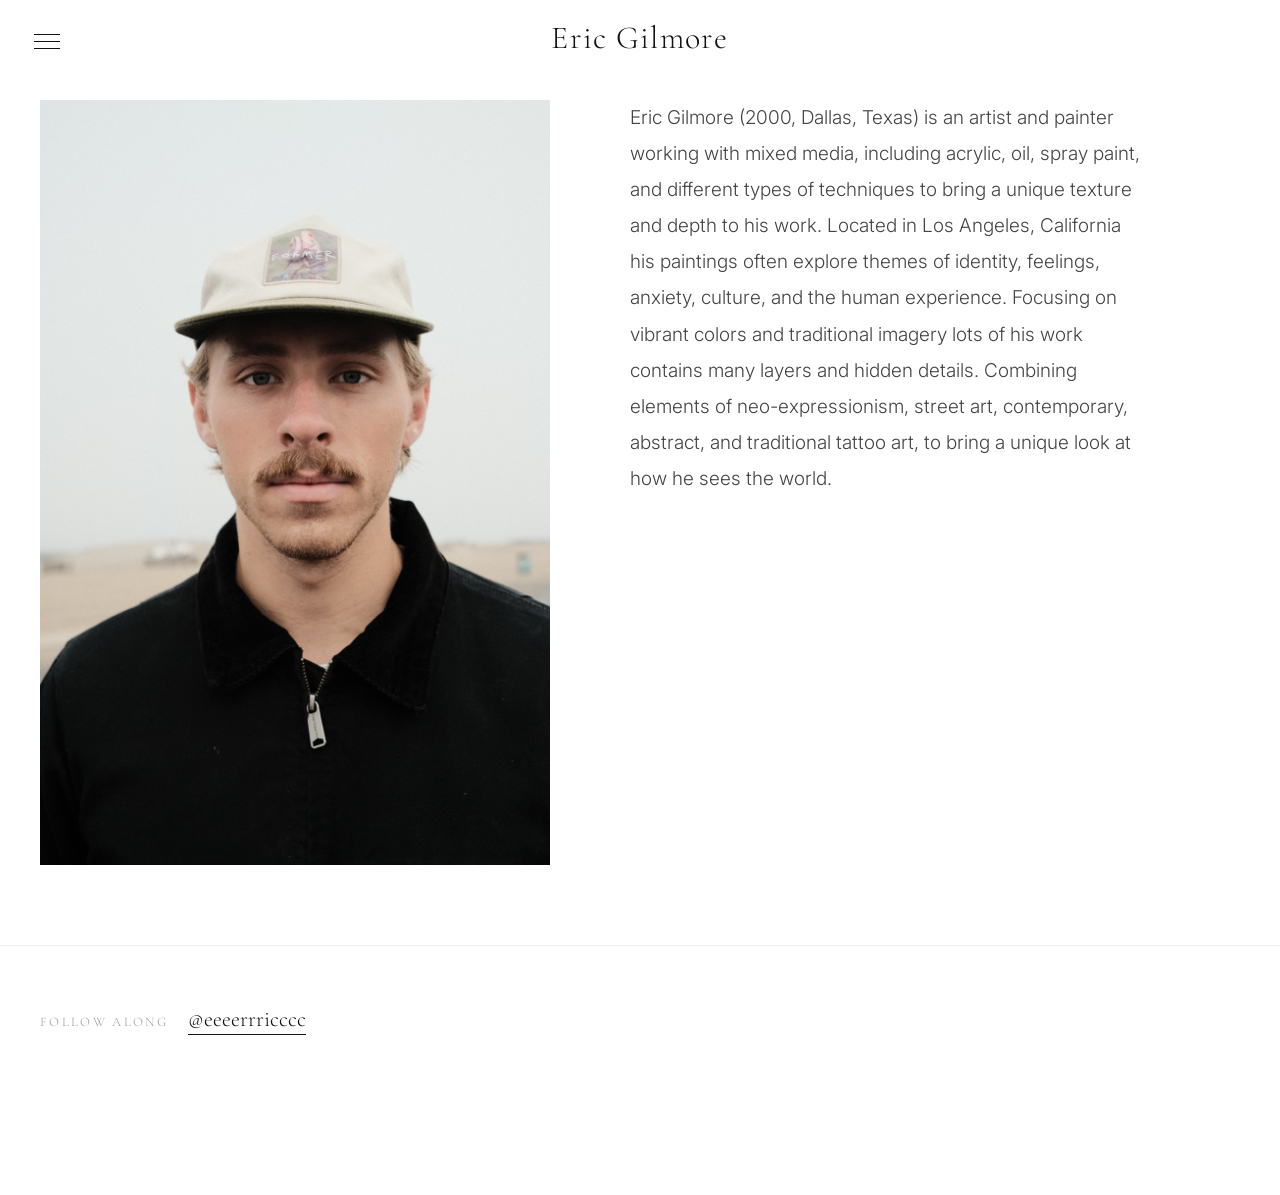
==== about/index.html @ d4f79631 "add speed-head favicon to all pages Co-Authored-By: Claude Sonnet 4.6 <noreply@anthropic.com>" ====
<!DOCTYPE html>
<html lang="en">
<head>
  <meta charset="UTF-8">
  <meta name="viewport" content="width=device-width, initial-scale=1.0">
  <title>About — Eric Gilmore</title>
  <link rel="preconnect" href="https://fonts.googleapis.com">
  <link rel="preconnect" href="https://fonts.gstatic.com" crossorigin>
  <link href="https://fonts.googleapis.com/css2?family=Cormorant+Garamond:ital,wght@0,300;0,400;1,300&family=Inter:wght@300;400&display=swap" rel="stylesheet">
  <link rel="icon" type="image/jpeg" href="/images/speed-head/speed-logo.jpg">
  <link rel="stylesheet" href="/css/style.css">
</head>
<body>

  <!-- Menu -->
  <button class="menu-btn" id="menuBtn" aria-label="Open menu" aria-expanded="false">
    <span></span>
    <span></span>
    <span></span>
  </button>

  <nav class="menu-overlay" id="menuOverlay">
    <p class="menu-nav-label">Navigation</p>
    <ul>
      <li><a href="/about/">About</a></li>
      <li><a href="/exhibits/">Exhibits</a></li>
      <li><a href="/contact/">Contact</a></li>
    </ul>
  </nav>

  <a class="site-name-link" href="/">Eric Gilmore</a>

  <!-- Bio section -->
  <section class="about-section">
    <div class="about-grid">

      <div class="about-photo-col">
        <img src="/images/eric-headshot/eric-gilmore-headshot.jpeg" alt="Eric Gilmore">
      </div>

      <div class="about-text-col">
        <p class="about-bio">
          Eric Gilmore (2000, Dallas, Texas) is an artist and painter working with mixed media, including acrylic, oil, spray paint, and different types of techniques to bring a unique texture and depth to his work. Located in Los Angeles, California his paintings often explore themes of identity, feelings, anxiety, culture, and the human experience. Focusing on vibrant colors and traditional imagery lots of his work contains many layers and hidden details. Combining elements of neo-expressionism, street art, contemporary, abstract, and traditional tattoo art, to bring a unique look at how he sees the world.
        </p>
      </div>

    </div>
  </section>

  <!-- Instagram section -->
  <section class="instagram-section">
    <div class="instagram-header">
      <h2 class="instagram-label">Follow Along</h2>
      <a class="instagram-handle" href="https://www.instagram.com/eeeerrricccc" target="_blank" rel="noopener noreferrer">
        @eeeerrricccc
      </a>
    </div>

    <behold-widget feed-id="dPyx37j0oHDRYqXcAyXP"></behold-widget>
    <script>
      (() => {
        const d=document,s=d.createElement("script");s.type="module";
        s.src="https://w.behold.so/widget.js";d.head.append(s);
      })();
    </script>

  </section>

  <script src="/js/main.js"></script>
</body>
</html>
---- css/style.css ----
/* ── Reset & Base ── */
*, *::before, *::after { box-sizing: border-box; margin: 0; padding: 0; }

html { scroll-behavior: smooth; }

body {
  background: #fff;
  color: #111;
  font-family: 'Inter', 'Helvetica Neue', Helvetica, sans-serif;
  font-weight: 300;
  -webkit-font-smoothing: antialiased;
}

/* ── Menu Button ── */
.menu-btn {
  position: absolute;
  top: 28px;
  left: 28px;
  z-index: 300;
  background: none;
  border: none;
  cursor: pointer;
  padding: 6px;
  display: flex;
  flex-direction: column;
  gap: 6px;
}

.menu-btn span {
  display: block;
  width: 26px;
  height: 1px;
  background: #111;
  transition: all 0.35s cubic-bezier(0.76, 0, 0.24, 1);
  transform-origin: center;
}

.menu-btn.is-open span:nth-child(1) {
  transform: translateY(7px) rotate(45deg);
}
.menu-btn.is-open span:nth-child(2) {
  opacity: 0;
  transform: scaleX(0);
}
.menu-btn.is-open span:nth-child(3) {
  transform: translateY(-7px) rotate(-45deg);
}

/* ── Menu Overlay ── */
.menu-overlay {
  position: fixed;
  inset: 0;
  background: #fff;
  z-index: 200;
  display: flex;
  flex-direction: column;
  justify-content: flex-start;
  padding: 15vh 10vw 10vh;
  overflow-y: auto;
  transform: translateY(-100%);
  transition: transform 0.5s cubic-bezier(0.76, 0, 0.24, 1);
  pointer-events: none;
}

.menu-overlay.is-open {
  transform: translateY(0);
  pointer-events: all;
}

.menu-overlay ul {
  list-style: none;
}

.menu-overlay li {
  overflow: hidden;
  margin-bottom: 16px;
}

.menu-overlay a {
  display: block;
  font-family: 'Cormorant Garamond', 'Georgia', serif;
  font-size: clamp(52px, 9vw, 112px);
  font-weight: 300;
  color: #111;
  text-decoration: none;
  letter-spacing: -0.02em;
  line-height: 1.05;
  transform: translateY(100%);
  transition: transform 0.5s cubic-bezier(0.76, 0, 0.24, 1), color 0.2s ease;
}

.menu-overlay.is-open a {
  transform: translateY(0);
}

.menu-overlay li:nth-child(2) a { transition-delay: 0.06s; }
.menu-overlay li:nth-child(3) a { transition-delay: 0.12s; }

.menu-overlay a:hover {
  font-style: italic;
  color: #555;
}

.menu-nav-label {
  font-size: 11px;
  letter-spacing: 0.15em;
  text-transform: uppercase;
  color: #999;
  margin-bottom: 40px;
}

/* ── Hero ── */
.hero {
  height: 100vh;
  display: flex;
  flex-direction: column;
  align-items: center;
  justify-content: center;
  position: relative;
}

.hero h1 {
  font-family: 'Cormorant Garamond', 'Georgia', serif;
  font-weight: 300;
  font-size: clamp(56px, 10vw, 160px);
  letter-spacing: -0.02em;
  text-align: center;
  line-height: 1;
  color: #111;
}

.hero-scroll {
  position: absolute;
  bottom: 36px;
  left: 50%;
  transform: translateX(-50%);
  display: flex;
  flex-direction: column;
  align-items: center;
  gap: 8px;
  color: #aaa;
  font-size: 11px;
  letter-spacing: 0.12em;
  text-transform: uppercase;
  animation: fadeInUp 1.2s ease 0.8s both;
}

.hero-scroll-line {
  width: 1px;
  height: 40px;
  background: #ccc;
  animation: scrollLine 1.8s ease-in-out infinite;
}

@keyframes scrollLine {
  0% { transform: scaleY(0); transform-origin: top; }
  50% { transform: scaleY(1); transform-origin: top; }
  50.01% { transform-origin: bottom; }
  100% { transform: scaleY(0); transform-origin: bottom; }
}

@keyframes fadeInUp {
  from { opacity: 0; transform: translateX(-50%) translateY(12px); }
  to { opacity: 1; transform: translateX(-50%) translateY(0); }
}

/* ── Gallery ── */
.gallery-section {
  padding: 80px 32px 120px;
}

.gallery-section h2 {
  font-family: 'Cormorant Garamond', serif;
  font-weight: 300;
  font-size: 13px;
  letter-spacing: 0.18em;
  text-transform: uppercase;
  color: #999;
  margin-bottom: 40px;
  text-align: center;
}

.gallery {
  columns: 3;
  column-gap: 10px;
}

@media (max-width: 900px) { .gallery { columns: 2; } }
@media (max-width: 540px) { .gallery { columns: 1; } }

/* ── Artwork Item ── */
.artwork-item {
  break-inside: avoid;
  margin-bottom: 10px;
  position: relative;
  cursor: pointer;
  overflow: hidden;
  display: block;
  text-decoration: none;
}

.artwork-img {
  width: 100%;
  display: block;
  height: auto;
  image-rendering: auto;
  transition: transform 0.5s cubic-bezier(0.25, 0.46, 0.45, 0.94);
}

.artwork-placeholder {
  width: 100%;
  display: block;
  transition: transform 0.5s cubic-bezier(0.25, 0.46, 0.45, 0.94);
}

.artwork-item:hover .artwork-img,
.artwork-item:hover .artwork-placeholder {
  transform: scale(1.02);
}

.artwork-hover {
  position: absolute;
  inset: 0;
  background: rgba(10, 10, 10, 0.5);
  display: flex;
  align-items: center;
  justify-content: center;
  opacity: 0;
  transition: opacity 0.28s ease;
}

.artwork-item:hover .artwork-hover {
  opacity: 1;
}

.artwork-price-tag {
  color: #fff;
  font-family: 'Inter', sans-serif;
  font-size: 26px;
  font-weight: 300;
  letter-spacing: 0.04em;
}

.artwork-price-tag.is-sold {
  font-family: 'Cormorant Garamond', serif;
  font-style: italic;
  font-size: 28px;
  color: #ddd;
}

/* ── Painting Detail Page ── */
.site-name-link {
  position: absolute;
  top: 18px;
  left: 50%;
  transform: translateX(-50%);
  font-family: 'Cormorant Garamond', serif;
  font-weight: 300;
  font-size: 32px;
  letter-spacing: 0.04em;
  color: #111;
  text-decoration: none;
  white-space: nowrap;
  z-index: 50;
  transition: color 0.2s;
}
.site-name-link:hover { color: #777; }

.back-link {
  position: absolute;
  top: 28px;
  right: 40px;
  font-size: 12px;
  letter-spacing: 0.1em;
  text-transform: uppercase;
  color: #777;
  text-decoration: none;
  z-index: 50;
  transition: color 0.2s;
}
.back-link:hover { color: #111; }

.painting-layout {
  display: grid;
  grid-template-columns: 1fr 380px;
  min-height: 100vh;
  padding-top: 80px;
}

@media (max-width: 860px) {
  .painting-layout { grid-template-columns: 1fr; }
}

.painting-left {
  padding: 40px 40px 80px 40px;
}

.painting-image-stack {
  display: flex;
  flex-direction: column;
  gap: 12px;
  align-items: flex-start;
}

.painting-stack-img {
  display: block;
  max-width: 100%;
  width: 100%;
  height: auto;
  image-rendering: auto;
}

.painting-main-placeholder {
  width: 100%;
  max-height: 70vh;
  display: block;
}

/* ── Painting Info (Right Panel) ── */
.painting-right {
  padding: 40px 40px 80px 0;
  display: flex;
  flex-direction: column;
  border-left: 1px solid #eee;
  position: sticky;
  top: 80px;
  height: fit-content;
  max-height: calc(100vh - 80px);
  overflow-y: auto;
}

@media (max-width: 860px) {
  .painting-right {
    padding: 0 40px 80px 40px;
    border-left: none;
    border-top: 1px solid #eee;
    position: static;
  }
}

.painting-title {
  font-family: 'Cormorant Garamond', serif;
  font-weight: 300;
  font-size: clamp(28px, 3vw, 44px);
  letter-spacing: -0.01em;
  line-height: 1.1;
  margin-bottom: 24px;
  color: #111;
}

.painting-meta {
  list-style: none;
  margin-bottom: 28px;
}

.painting-meta li {
  font-size: 13px;
  letter-spacing: 0.04em;
  color: #666;
  padding: 14px 0;
  border-bottom: 1px solid #f0f0f0;
  display: flex;
  justify-content: space-between;
}

.painting-meta li span:first-child {
  text-transform: uppercase;
  font-size: 10px;
  letter-spacing: 0.14em;
  color: #aaa;
}

.painting-price {
  font-family: 'Inter', sans-serif;
  font-size: 22px;
  font-weight: 300;
  color: #111;
  margin-bottom: 32px;
  letter-spacing: 0.02em;
}

.painting-price.is-sold {
  font-family: 'Cormorant Garamond', serif;
  font-style: italic;
  color: #999;
  font-size: 22px;
}

.painting-description {
  font-size: 15px;
  line-height: 1.75;
  color: #444;
  flex: 1;
}

.painting-description p + p {
  margin-top: 1em;
}

.painting-inquire {
  display: inline-block;
  margin-top: 32px;
  padding: 14px 28px;
  background: #111;
  color: #fff;
  font-size: 12px;
  letter-spacing: 0.14em;
  text-transform: uppercase;
  text-decoration: none;
  transition: background 0.2s;
}
.painting-inquire:hover { background: #333; }

/* ── Exhibits Page ── */
.page-header {
  padding: 120px 40px 60px;
}

.page-header h1 {
  font-family: 'Cormorant Garamond', serif;
  font-weight: 300;
  font-size: clamp(40px, 6vw, 80px);
  letter-spacing: -0.02em;
  color: #111;
}

.exhibits-list {
  padding: 0 40px 120px;
  max-width: 800px;
}

.exhibit-item {
  padding: 36px 0;
  border-top: 1px solid #eee;
  display: grid;
  grid-template-columns: 120px 1fr;
  gap: 24px;
}

.exhibit-year {
  font-size: 12px;
  letter-spacing: 0.1em;
  color: #aaa;
  padding-top: 4px;
  text-transform: uppercase;
}

.exhibit-title {
  font-family: 'Cormorant Garamond', serif;
  font-size: 22px;
  font-weight: 300;
  color: #111;
  margin-bottom: 6px;
}

.exhibit-venue {
  font-size: 13px;
  color: #777;
  margin-bottom: 4px;
}

.exhibit-location {
  font-size: 12px;
  letter-spacing: 0.05em;
  color: #aaa;
  text-transform: uppercase;
}

.exhibit-dates {
  font-size: 13px;
  color: #999;
  margin-top: 6px;
  font-style: italic;
  font-family: 'Cormorant Garamond', serif;
  font-size: 16px;
}

/* ── Contact Page ── */
.contact-layout {
  display: grid;
  grid-template-columns: 1fr 1fr;
  min-height: calc(100vh - 90px);
}

@media (max-width: 720px) { .contact-layout { grid-template-columns: 1fr; } }

.contact-left {
  padding: 120px 60px 80px 40px;
}

.contact-left h1 {
  font-family: 'Cormorant Garamond', serif;
  font-weight: 300;
  font-size: clamp(36px, 5vw, 64px);
  letter-spacing: -0.02em;
  margin-bottom: 28px;
  color: #111;
}

.contact-left p {
  font-size: 15px;
  line-height: 1.75;
  color: #555;
  max-width: 400px;
  margin-bottom: 40px;
}

.contact-email-link {
  font-family: 'Cormorant Garamond', serif;
  font-size: 20px;
  color: #111;
  text-decoration: none;
  border-bottom: 1px solid #111;
  padding-bottom: 2px;
  transition: color 0.2s, border-color 0.2s;
}
.contact-email-link:hover { color: #666; border-color: #666; }

.contact-right {
  padding: 120px 40px 80px 60px;
}

.contact-form {
  max-width: 440px;
}

.form-group {
  margin-bottom: 28px;
}

.form-label {
  display: block;
  font-size: 10px;
  letter-spacing: 0.18em;
  text-transform: uppercase;
  color: #aaa;
  margin-bottom: 10px;
}

.form-input,
.form-textarea {
  width: 100%;
  border: none;
  border-bottom: 1px solid #ddd;
  padding: 8px 0;
  font-family: 'Inter', sans-serif;
  font-size: 15px;
  font-weight: 300;
  color: #111;
  background: transparent;
  outline: none;
  transition: border-color 0.2s;
  resize: none;
}

.form-input:focus,
.form-textarea:focus {
  border-color: #111;
}

.form-textarea {
  min-height: 120px;
}

.form-submit {
  display: inline-block;
  padding: 14px 32px;
  background: #111;
  color: #fff;
  font-size: 11px;
  letter-spacing: 0.18em;
  text-transform: uppercase;
  border: none;
  cursor: pointer;
  transition: background 0.2s;
}
.form-submit:hover { background: #333; }

/* ── Utility ── */
.sr-only {
  position: absolute;
  width: 1px;
  height: 1px;
  overflow: hidden;
  clip: rect(0 0 0 0);
  white-space: nowrap;
}

/* ── About Page ── */
.about-section {
  padding: 100px 40px 80px;
}

.about-grid {
  display: grid;
  grid-template-columns: 1fr 1fr;
  gap: 80px;
  max-width: 1100px;
  align-items: start;
}

@media (max-width: 720px) {
  .about-grid { grid-template-columns: 1fr; gap: 40px; }
}

.about-photo-col img {
  width: 100%;
  display: block;
}

.about-photo-placeholder {
  width: 100%;
  padding-top: 120%;
  background: #e8e4df;
}

.about-heading {
  font-family: 'Cormorant Garamond', serif;
  font-weight: 300;
  font-size: clamp(36px, 5vw, 64px);
  letter-spacing: -0.02em;
  color: #111;
  margin-bottom: 28px;
}

.about-bio {
  font-size: 19px;
  line-height: 1.9;
  color: #444;
}

.about-bio p + p {
  margin-top: 1.2em;
}

/* ── Instagram Section ── */
.instagram-section {
  padding: 60px 40px 120px;
  border-top: 1px solid #eee;
}

.instagram-header {
  display: flex;
  align-items: baseline;
  gap: 20px;
  margin-bottom: 40px;
}

.instagram-label {
  font-family: 'Cormorant Garamond', serif;
  font-weight: 300;
  font-size: 13px;
  letter-spacing: 0.18em;
  text-transform: uppercase;
  color: #999;
}

.instagram-handle {
  font-family: 'Cormorant Garamond', serif;
  font-size: 22px;
  font-weight: 300;
  color: #111;
  text-decoration: none;
  border-bottom: 1px solid #111;
  padding-bottom: 2px;
  transition: color 0.2s, border-color 0.2s;
}
.instagram-handle:hover { color: #777; border-color: #777; }

.instagram-feed-placeholder {
  background: #f7f5f3;
  padding: 60px 40px;
  text-align: center;
  color: #aaa;
  font-size: 13px;
  letter-spacing: 0.05em;
}

@media (max-width: 600px) {
  .about-section { padding: 80px 20px 60px; }
  .instagram-section { padding: 40px 20px 80px; }
}

/* ── Mobile & Touch ── */

/* Remove tap highlight on iOS */
* { -webkit-tap-highlight-color: transparent; }

/* Prevent iOS from zooming into form inputs */
.form-input,
.form-textarea {
  font-size: 16px;
}

/* On touch devices (no hover), always show price overlay */
@media (hover: none) {
  .artwork-hover {
    opacity: 1;
    background: rgba(10, 10, 10, 0.38);
  }
  .artwork-item:hover .artwork-img,
  .artwork-item:hover .artwork-placeholder {
    transform: none;
  }
}

/* On mobile, show painting info ABOVE images so price is seen first */
@media (max-width: 860px) {
  .painting-left  { order: 2; }
  .painting-right { order: 1; }
}

@media (max-width: 600px) {
  /* Header elements */
  .menu-btn { top: 22px; left: 16px; }
  .site-name-link { font-size: 22px; top: 20px; }
  .back-link { top: 28px; right: 16px; font-size: 11px; }

  /* Hero */
  .hero h1 { padding: 0 20px; }

  /* Gallery */
  .gallery-section { padding: 48px 16px 80px; }

  /* Painting detail */
  .painting-layout { padding-top: 72px; }
  .painting-left   { padding: 24px 16px 48px; }
  .painting-right  { padding: 24px 16px 40px; }
  .painting-title  { font-size: 28px; }
  .painting-meta li { font-size: 12px; }
  .painting-inquire { width: 100%; text-align: center; padding: 16px; }

  /* Exhibits */
  .page-header { padding: 90px 20px 40px; }
  .exhibits-list { padding: 0 20px 80px; }
  .exhibit-item { grid-template-columns: 72px 1fr; gap: 12px; padding: 24px 0; }

  /* Contact */
  .contact-left  { padding: 90px 20px 40px; }
  .contact-right { padding: 32px 20px 80px; }
  .contact-form  { max-width: 100%; }
}
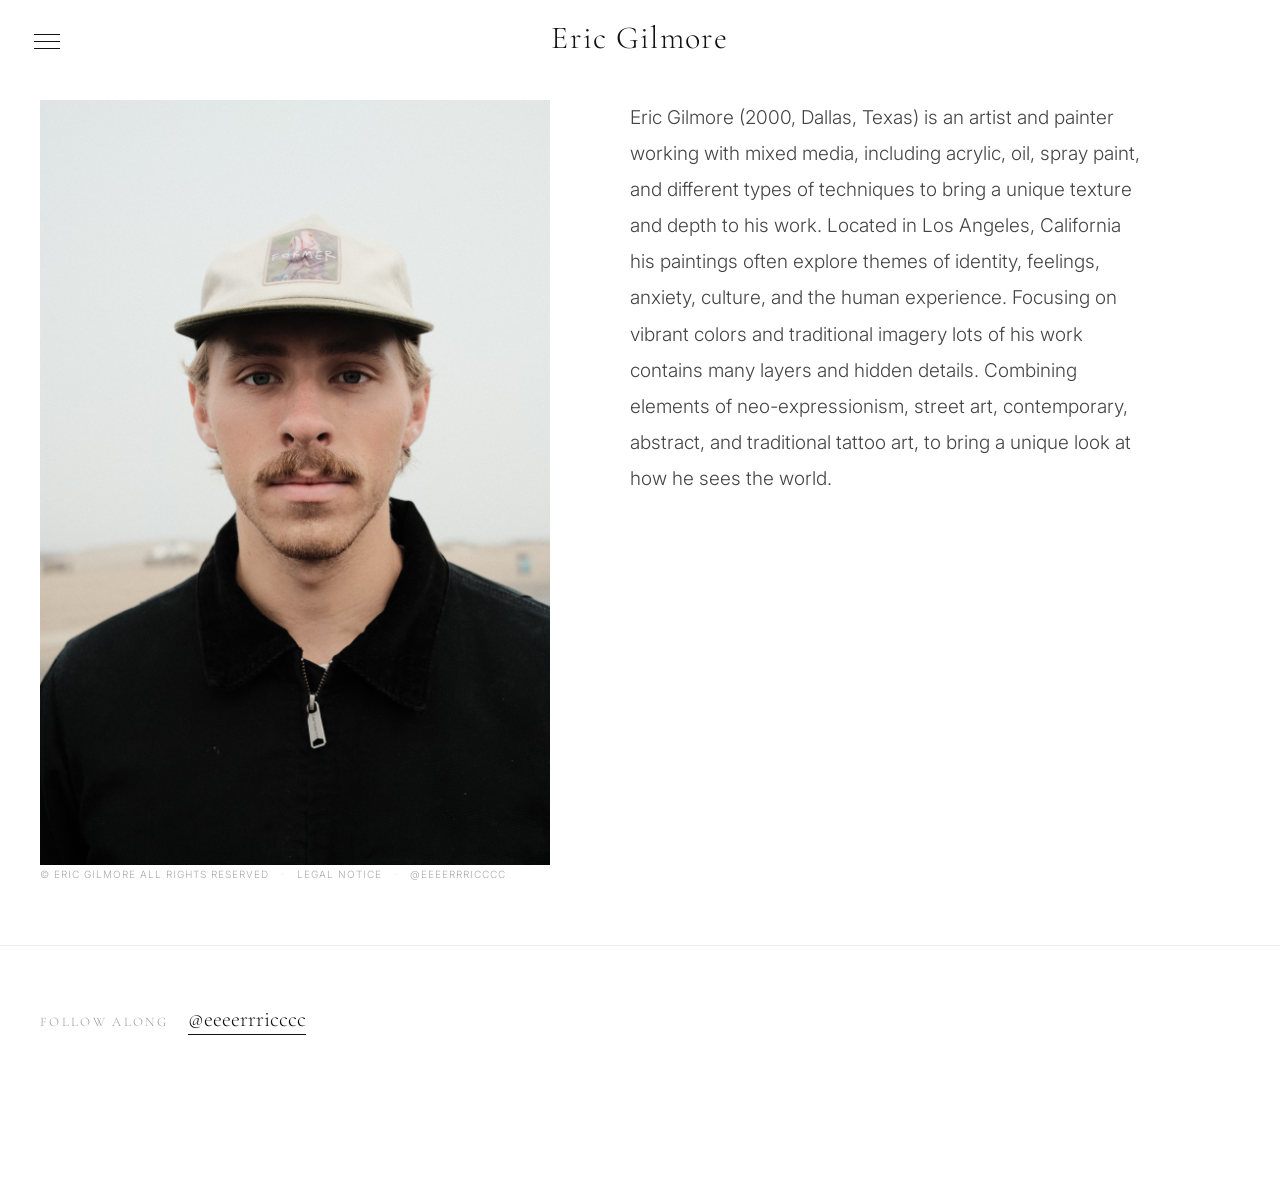
==== commit e98d41ae: "sold hover effect, mobile tap-to-reveal, footer, contact email update Co-Authored-By: Claude Sonnet " ====
--- a/about/index.html
+++ b/about/index.html
@@ -66,6 +66,14 @@
 
   </section>
 
+  <footer class="site-footer">
+    <span>© Eric Gilmore All Rights Reserved</span>
+    <span class="footer-divider">·</span>
+    <span>Legal Notice</span>
+    <span class="footer-divider">·</span>
+    <a href="https://www.instagram.com/eeeerrricccc" target="_blank" rel="noopener noreferrer">@eeeerrricccc</a>
+  </footer>
+
   <script src="/js/main.js"></script>
 </body>
 </html>
--- a/css/style.css
+++ b/css/style.css
@@ -246,6 +246,12 @@
   font-style: italic;
   font-size: 28px;
   color: #ddd;
+  transition: font-size 0.2s ease;
+}
+
+.artwork-item:hover .artwork-price-tag.is-sold {
+  font-size: 40px;
+  font-weight: 700;
 }
 
 /* ── Painting Detail Page ── */
@@ -692,22 +698,56 @@
   font-size: 16px;
 }
 
-/* On touch devices (no hover), always show price overlay */
+/* On touch devices: hidden by default, revealed on tap */
 @media (hover: none) {
-  .artwork-hover {
-    opacity: 1;
-    background: rgba(10, 10, 10, 0.38);
-  }
   .artwork-item:hover .artwork-img,
   .artwork-item:hover .artwork-placeholder {
     transform: none;
   }
+  .artwork-item.touch-active .artwork-hover {
+    opacity: 1;
+    background: rgba(10, 10, 10, 0.5);
+  }
 }
 
 /* On mobile, show painting info ABOVE images so price is seen first */
 @media (max-width: 860px) {
   .painting-left  { order: 2; }
   .painting-right { order: 1; }
+}
+
+/* ── Footer ── */
+.site-footer {
+  position: fixed;
+  bottom: 20px;
+  left: 40px;
+  font-size: 10px;
+  letter-spacing: 0.1em;
+  text-transform: uppercase;
+  color: #aaa;
+  z-index: 10;
+  display: flex;
+  gap: 12px;
+  align-items: center;
+}
+
+.site-footer a {
+  color: #aaa;
+  text-decoration: none;
+  transition: color 0.2s;
+}
+
+.site-footer a:hover { color: #111; }
+
+.footer-divider { opacity: 0.4; }
+
+@media (max-width: 600px) {
+  .site-footer {
+    left: 16px;
+    bottom: 14px;
+    font-size: 9px;
+    gap: 8px;
+  }
 }
 
 @media (max-width: 600px) {
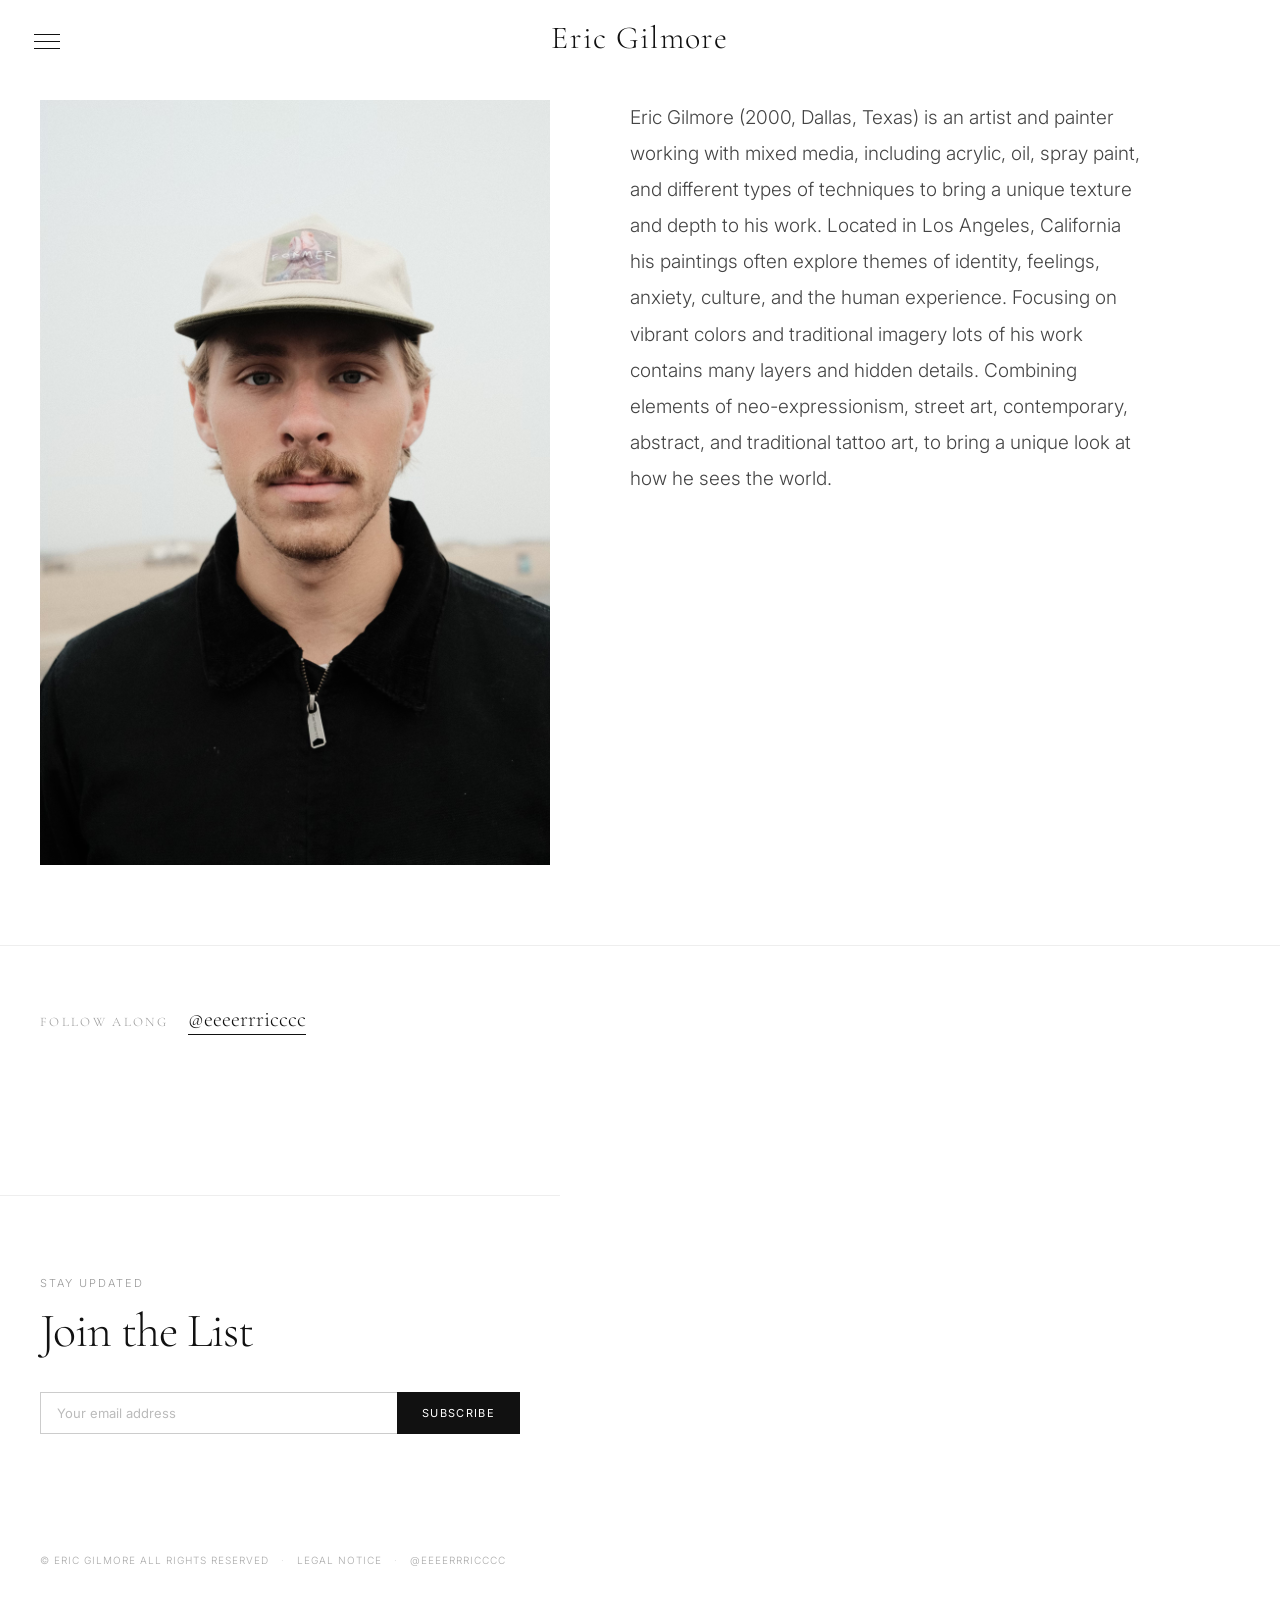
==== commit 74e0b979: "Add MailerLite email signup, footer, favicon, sold badge, mobile touch, and bio updates Co-Authored-" ====
--- a/about/index.html
+++ b/about/index.html
@@ -66,6 +66,17 @@
 
   </section>
 
+  <section class="email-signup">
+    <p class="email-signup-label">Stay Updated</p>
+    <h2 class="email-signup-heading">Join the List</h2>
+    <form class="email-signup-form ml-block-form" action="https://assets.mailerlite.com/jsonp/2481450/forms/191724880784262954/subscribe" method="post" target="_blank">
+      <input class="email-signup-input" type="email" name="fields[email]" placeholder="Your email address" autocomplete="email" required>
+      <input type="hidden" name="ml-submit" value="1">
+      <input type="hidden" name="anticsrf" value="true">
+      <button class="email-signup-btn" type="submit">Subscribe</button>
+    </form>
+  </section>
+
   <footer class="site-footer">
     <span>© Eric Gilmore All Rights Reserved</span>
     <span class="footer-divider">·</span>
--- a/css/style.css
+++ b/css/style.css
@@ -639,6 +639,77 @@
   margin-top: 1.2em;
 }
 
+/* ── Email Signup ── */
+.email-signup {
+  padding: 80px 40px;
+  border-top: 1px solid #eee;
+  max-width: 560px;
+}
+
+.email-signup-label {
+  font-size: 11px;
+  letter-spacing: 0.18em;
+  text-transform: uppercase;
+  color: #999;
+  margin-bottom: 12px;
+}
+
+.email-signup-heading {
+  font-family: 'Cormorant Garamond', serif;
+  font-weight: 300;
+  font-size: clamp(28px, 4vw, 48px);
+  letter-spacing: -0.02em;
+  color: #111;
+  margin-bottom: 32px;
+}
+
+.email-signup-form {
+  display: flex;
+  gap: 0;
+}
+
+.email-signup-input {
+  flex: 1;
+  border: 1px solid #ccc;
+  border-right: none;
+  padding: 12px 16px;
+  font-family: 'Inter', sans-serif;
+  font-size: 13px;
+  color: #111;
+  outline: none;
+  transition: border-color 0.2s;
+}
+
+.email-signup-input:focus { border-color: #111; }
+
+.email-signup-input::placeholder { color: #bbb; }
+
+.email-signup-btn {
+  background: #111;
+  color: #fff;
+  border: 1px solid #111;
+  padding: 12px 24px;
+  font-family: 'Inter', sans-serif;
+  font-size: 11px;
+  letter-spacing: 0.12em;
+  text-transform: uppercase;
+  cursor: pointer;
+  transition: background 0.2s, color 0.2s;
+  white-space: nowrap;
+}
+
+.email-signup-btn:hover {
+  background: #fff;
+  color: #111;
+}
+
+@media (max-width: 600px) {
+  .email-signup { padding: 60px 20px; }
+  .email-signup-form { flex-direction: column; gap: 10px; }
+  .email-signup-input { border-right: 1px solid #ccc; }
+  .email-signup-btn { width: 100%; }
+}
+
 /* ── Instagram Section ── */
 .instagram-section {
   padding: 60px 40px 120px;
@@ -718,17 +789,14 @@
 
 /* ── Footer ── */
 .site-footer {
-  position: fixed;
-  bottom: 20px;
-  left: 40px;
+  display: flex;
+  gap: 12px;
+  align-items: center;
+  padding: 40px 40px 32px;
   font-size: 10px;
   letter-spacing: 0.1em;
   text-transform: uppercase;
   color: #aaa;
-  z-index: 10;
-  display: flex;
-  gap: 12px;
-  align-items: center;
 }
 
 .site-footer a {
@@ -743,8 +811,7 @@
 
 @media (max-width: 600px) {
   .site-footer {
-    left: 16px;
-    bottom: 14px;
+    padding: 32px 20px 24px;
     font-size: 9px;
     gap: 8px;
   }
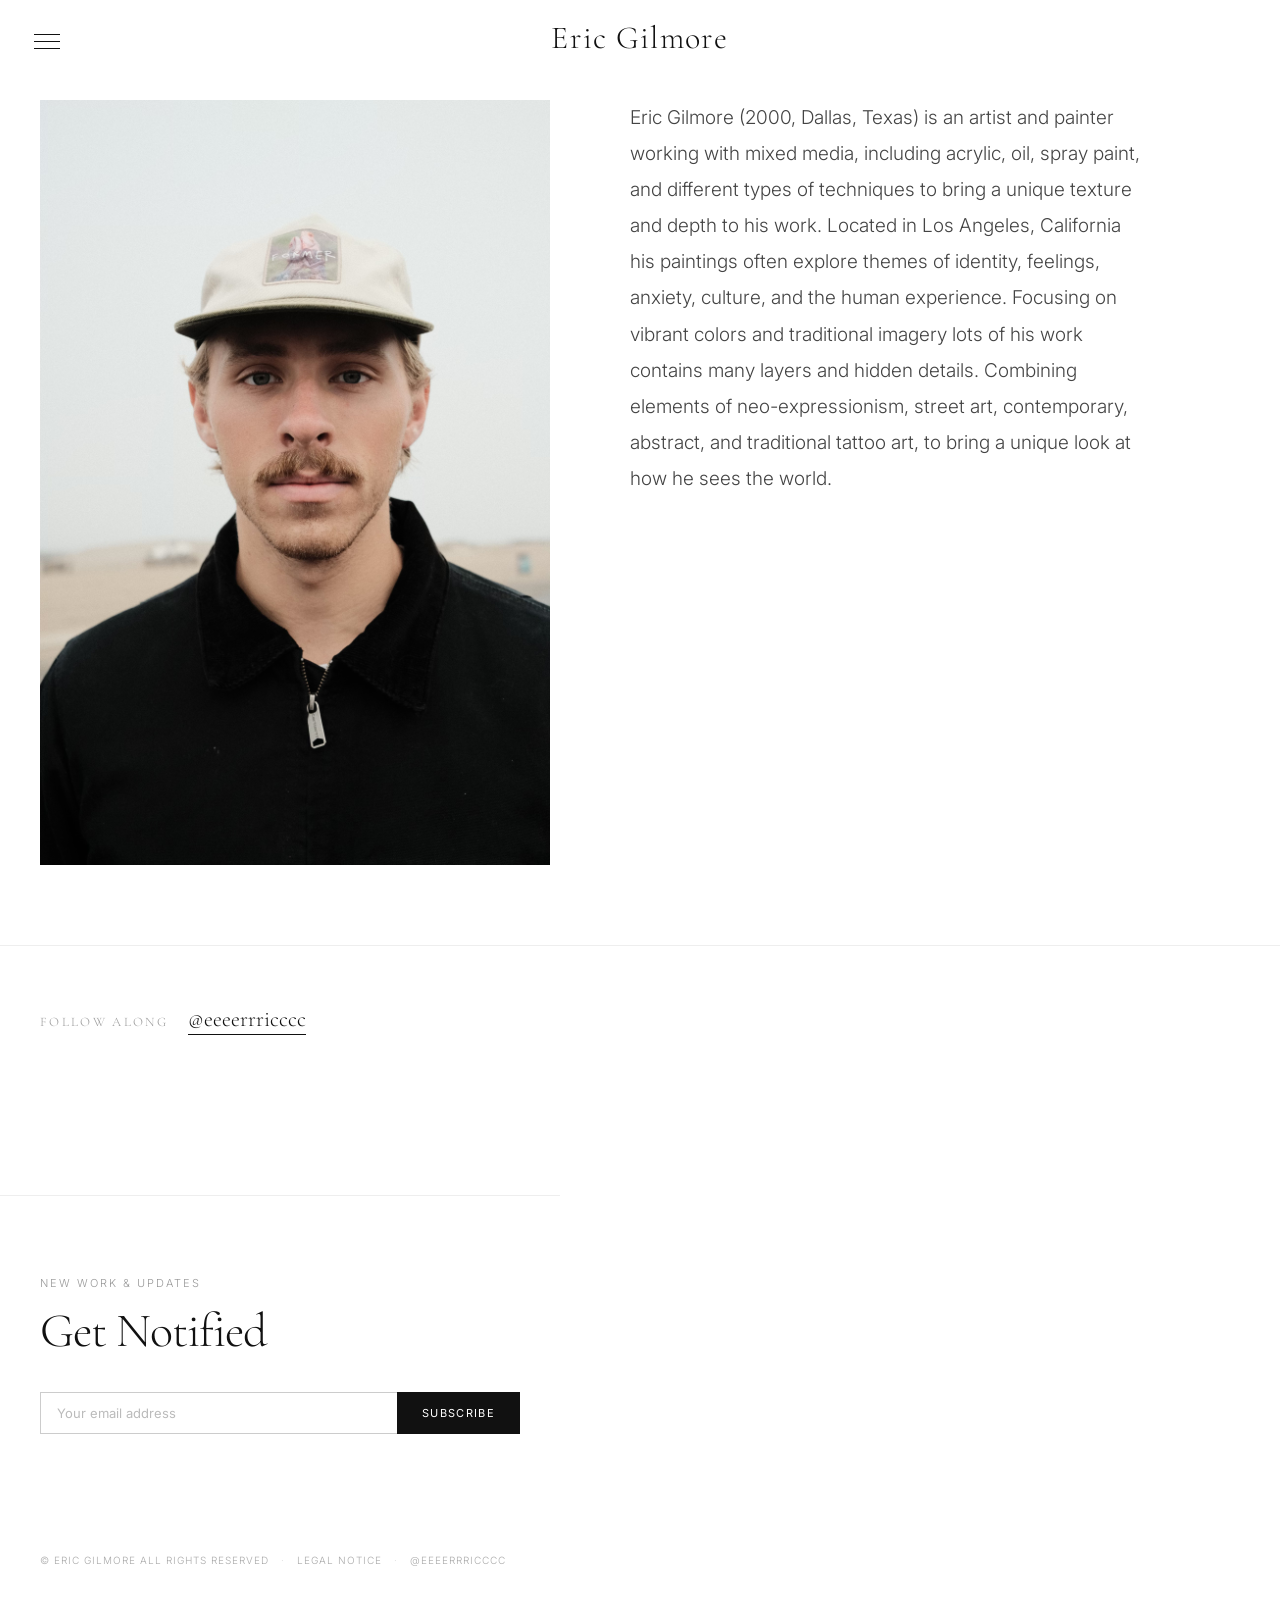
==== commit e29ccf1c: "Update signup copy to 'New Work & Updates / Get Notified', wire contact form to Web3Forms Co-Authore" ====
--- a/about/index.html
+++ b/about/index.html
@@ -67,8 +67,8 @@
   </section>
 
   <section class="email-signup">
-    <p class="email-signup-label">Stay Updated</p>
-    <h2 class="email-signup-heading">Join the List</h2>
+    <p class="email-signup-label">New Work & Updates</p>
+    <h2 class="email-signup-heading">Get Notified</h2>
     <form class="email-signup-form ml-block-form" action="https://assets.mailerlite.com/jsonp/2481450/forms/191724880784262954/subscribe" method="post" target="_blank">
       <input class="email-signup-input" type="email" name="fields[email]" placeholder="Your email address" autocomplete="email" required>
       <input type="hidden" name="ml-submit" value="1">
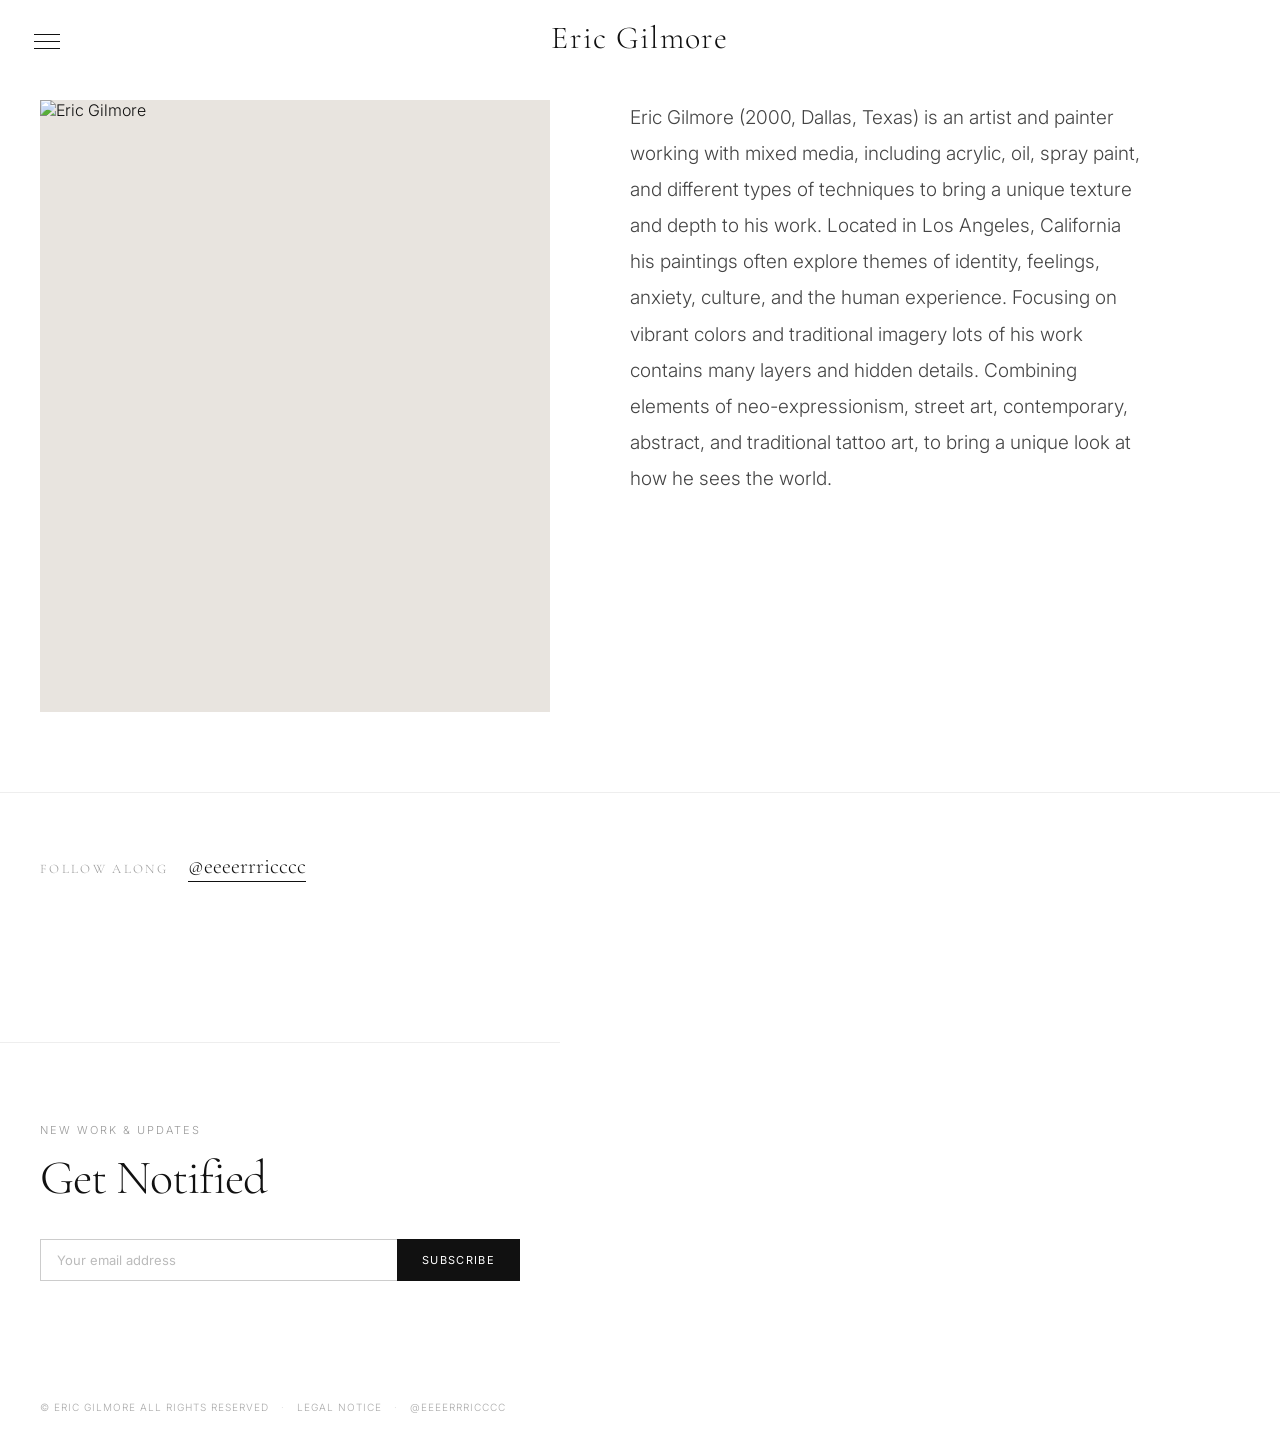
==== commit 59ab9845: "Fix about page carousel — was editing wrong file The homepage links to /about/ (about/index.html), n" ====
--- a/about/index.html
+++ b/about/index.html
@@ -24,6 +24,7 @@
     <ul>
       <li><a href="/about/">About</a></li>
       <li><a href="/exhibits/">Exhibits</a></li>
+      <li><a href="/shop/">Shop</a></li>
       <li><a href="/contact/">Contact</a></li>
     </ul>
   </nav>
@@ -35,7 +36,19 @@
     <div class="about-grid">
 
       <div class="about-photo-col">
-        <img src="/images/eric-headshot/eric-gilmore-headshot.jpeg" alt="Eric Gilmore">
+        <div class="about-carousel" id="aboutCarousel">
+          <img src="/images/eric-headshot/ERIC-34.jpg" alt="Eric Gilmore" class="is-active">
+          <img src="/images/eric-headshot/ERIC-3.jpg" alt="Eric Gilmore">
+          <img src="/images/eric-headshot/ERIC-8.jpg" alt="Eric Gilmore">
+          <img src="/images/eric-headshot/ERIC-12.jpg" alt="Eric Gilmore">
+          <img src="/images/eric-headshot/ERIC-17.jpg" alt="Eric Gilmore">
+          <img src="/images/eric-headshot/ERIC-24.jpg" alt="Eric Gilmore">
+          <img src="/images/eric-headshot/ERIC-25.jpg" alt="Eric Gilmore">
+          <img src="/images/eric-headshot/ERIC-29.jpg" alt="Eric Gilmore">
+          <img src="/images/eric-headshot/ERIC-35.jpg" alt="Eric Gilmore">
+          <button class="carousel-arrow carousel-prev" aria-label="Previous photo">&#8249;</button>
+          <button class="carousel-arrow carousel-next" aria-label="Next photo">&#8250;</button>
+        </div>
       </div>
 
       <div class="about-text-col">
--- a/css/style.css
+++ b/css/style.css
@@ -417,6 +417,83 @@
 }
 .painting-inquire:hover { background: #333; }
 
+.venmo-purchase-box {
+  margin-top: 32px;
+  padding: 24px;
+  max-width: 320px;
+  background: #fafafa;
+  border: 1px solid #eee;
+}
+
+.venmo-address-group {
+  margin-bottom: 0;
+}
+
+.venmo-address-label {
+  display: block;
+  font-size: 10px;
+  letter-spacing: 0.14em;
+  text-transform: uppercase;
+  color: #999;
+  margin-bottom: 8px;
+}
+
+.venmo-address-input {
+  display: block;
+  width: 100%;
+  border: 1px solid #ddd;
+  border-radius: 3px;
+  background: #fff;
+  padding: 10px 12px;
+  min-height: 56px;
+  font-family: 'Inter', sans-serif;
+  font-size: 14px;
+  font-weight: 300;
+  color: #111;
+  outline: none;
+  resize: none;
+  transition: border-color 0.2s;
+}
+
+.venmo-address-input::placeholder {
+  color: #bbb;
+}
+
+.venmo-address-input:focus {
+  border-color: #111;
+}
+
+.venmo-address-error {
+  display: none;
+  margin-top: 8px;
+  font-size: 12px;
+  color: #c0392b;
+}
+
+.venmo-address-group.is-invalid .venmo-address-input {
+  border-color: #c0392b;
+}
+
+.venmo-address-group.is-invalid .venmo-address-error {
+  display: block;
+}
+
+.venmo-buy-btn {
+  display: block;
+  width: 100%;
+  text-align: center;
+  margin-top: 16px;
+  box-sizing: border-box;
+}
+
+.venmo-instructions {
+  margin-top: 14px;
+  margin-bottom: 0;
+  font-size: 12px;
+  line-height: 1.6;
+  color: #888;
+}
+
 /* ── Exhibits Page ── */
 .page-header {
   padding: 120px 40px 60px;
@@ -619,6 +696,54 @@
   padding-top: 120%;
   background: #e8e4df;
 }
+
+.about-carousel {
+  position: relative;
+  width: 100%;
+  aspect-ratio: 5 / 6;
+  overflow: hidden;
+  background: #e8e4df;
+}
+
+.about-carousel img {
+  position: absolute;
+  inset: 0;
+  width: 100%;
+  height: 100%;
+  object-fit: cover;
+  opacity: 0;
+  transition: opacity 1s ease;
+}
+
+.about-carousel img.is-active {
+  opacity: 1;
+}
+
+.carousel-arrow {
+  position: absolute;
+  top: 50%;
+  transform: translateY(-50%);
+  background: none;
+  border: none;
+  color: #fff;
+  font-size: 32px;
+  line-height: 1;
+  padding: 8px 14px;
+  cursor: pointer;
+  opacity: 0;
+  transition: opacity 0.3s ease;
+}
+
+.about-carousel:hover .carousel-arrow {
+  opacity: 0.8;
+}
+
+.carousel-arrow:hover {
+  opacity: 1 !important;
+}
+
+.carousel-prev { left: 4px; }
+.carousel-next { right: 4px; }
 
 .about-heading {
   font-family: 'Cormorant Garamond', serif;
